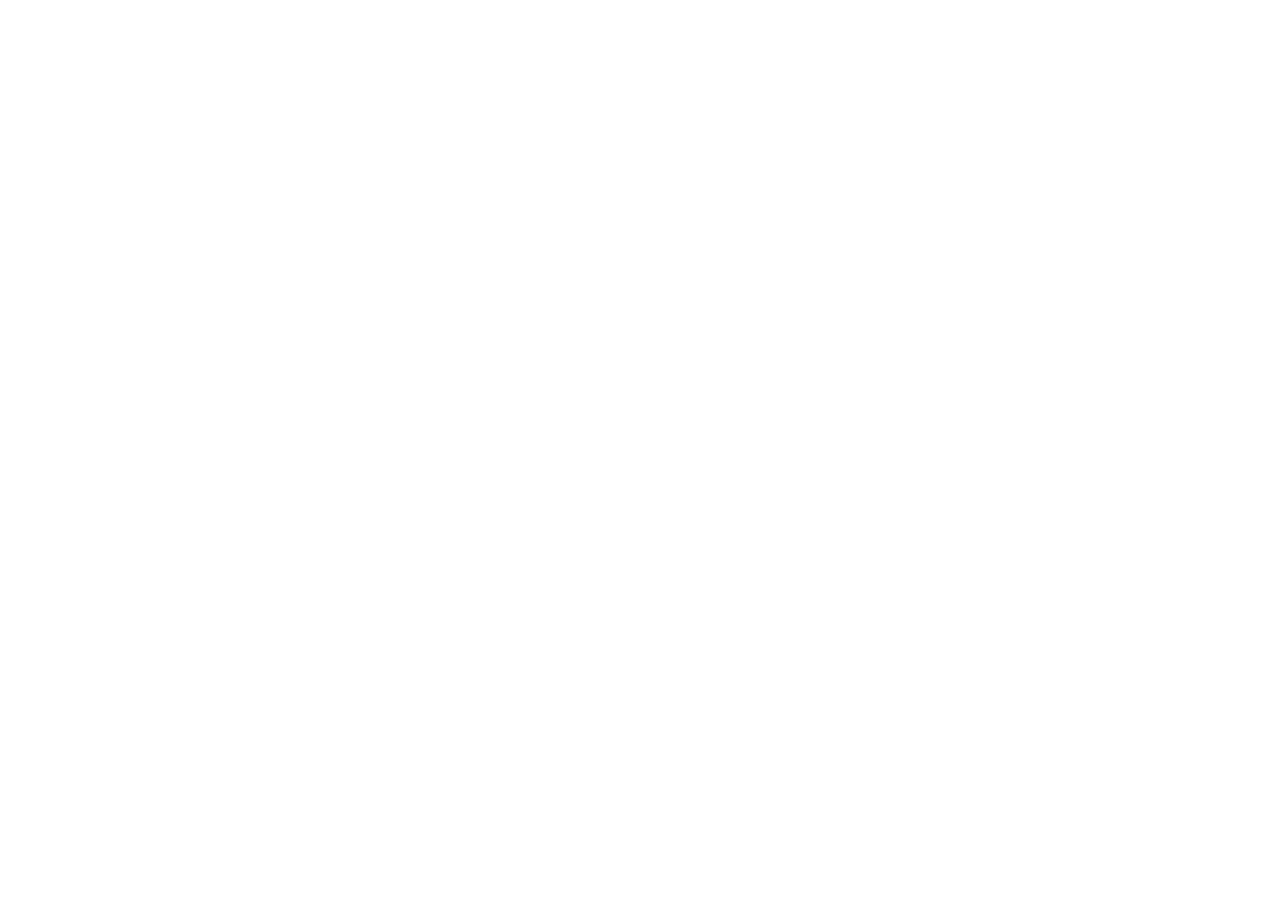
==== simulation/index.html @ b4bf663c "https://virtual-labs.github.io/exp-hemagglutination-inhibition-iitg click on the link to test your c" ====
<!DOCTYPE html>
<html>
<head>
	<!-- Add CSS at the head of HTML file -->
    <link rel="stylesheet" href="./css/main.css">
</head>
<body>
		<!-- Your code goes here-->

	<!-- Add JS at the bottom of HTML file --> 
        <script src="./js/main.js"></script>
<script src="../assets/js/iframeResize.js"></script>
        
        </body>
</html>
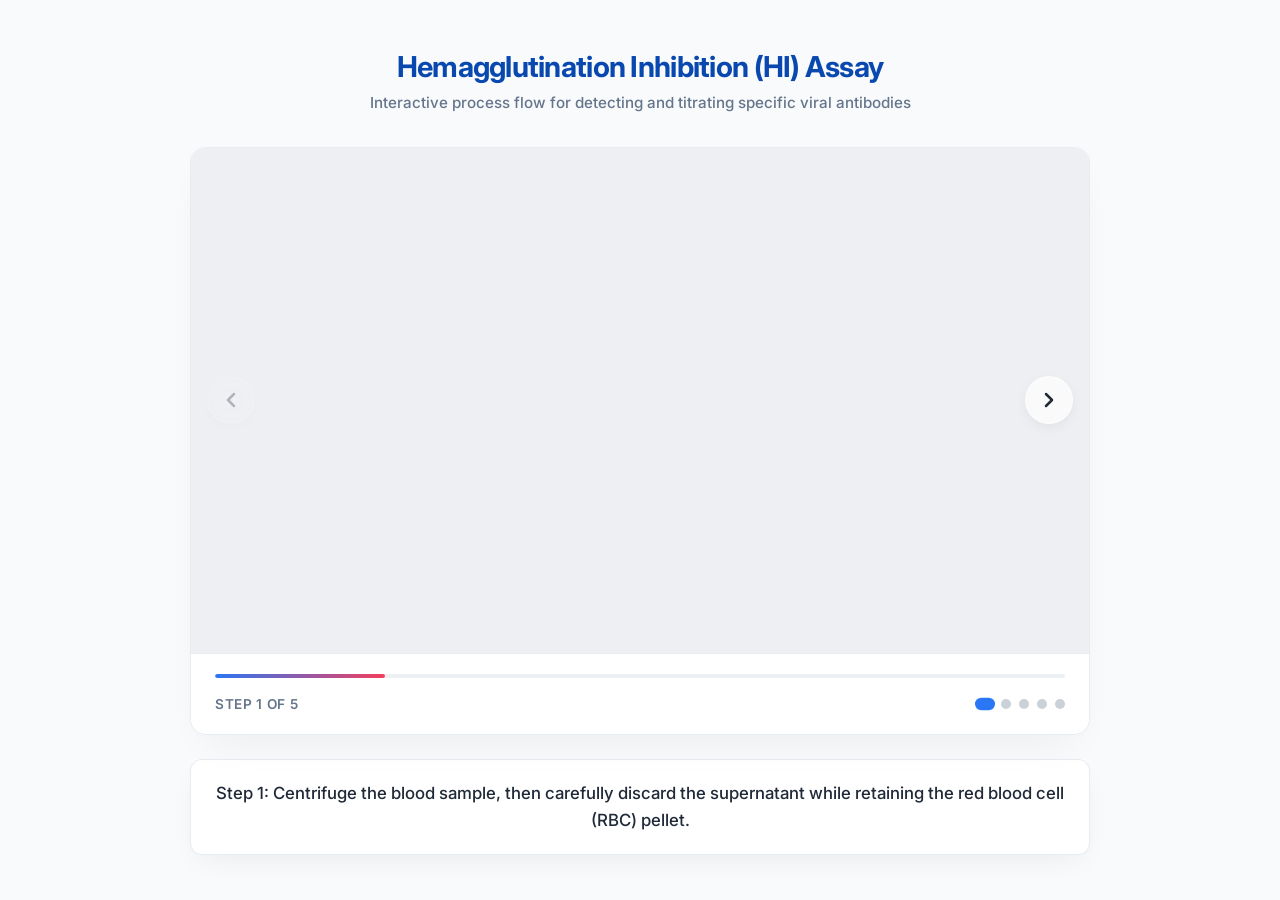
==== commit 4a9972b3: "https://virtual-labs.github.io/exp-hemagglutination-inhibition-iitg click on the link to test your c" ====
--- a/simulation/index.html
+++ b/simulation/index.html
@@ -1,14 +1,58 @@
 <!DOCTYPE html>
-<html>
+<html lang="en">
 <head>
-	<!-- Add CSS at the head of HTML file -->
+    <meta charset="UTF-8">
+    <meta name="viewport" content="width=device-width, initial-scale=1.0">
+    <title>Hemagglutination Inhibition (HI) Assay Simulation</title>
+    <!-- Premium Google Font -->
+    <link href="https://fonts.googleapis.com/css2?family=Inter:wght@400;500;600;700&display=swap" rel="stylesheet">
     <link rel="stylesheet" href="./css/main.css">
 </head>
 <body>
-		<!-- Your code goes here-->
+    <div class="simulation-container">
+        <header class="sim-header">
+            <h2>Hemagglutination Inhibition (HI) Assay</h2>
+            <p>Interactive process flow for detecting and titrating specific viral antibodies</p>
+        </header>
 
-	<!-- Add JS at the bottom of HTML file --> 
-        <script src="./js/main.js"></script>
+        <div class="media-card">
+            <div class="media-wrapper">
+                <!-- Media Elements (Video only since we have all step videos) -->
+                <video id="sliderVideo" class="slider-media" controls muted>
+                    Your browser does not support the video tag.
+                </video>
+
+                <!-- Navigation Overlay Controls -->
+                <button id="prevBtn" class="nav-btn prev" aria-label="Previous step">
+                    <svg width="24" height="24" viewBox="0 0 24 24" fill="none" stroke="currentColor" stroke-width="2.5" stroke-linecap="round" stroke-linejoin="round"><polyline points="15 18 9 12 15 6"></polyline></svg>
+                </button>
+                <button id="nextBtn" class="nav-btn next" aria-label="Next step">
+                    <svg width="24" height="24" viewBox="0 0 24 24" fill="none" stroke="currentColor" stroke-width="2.5" stroke-linecap="round" stroke-linejoin="round"><polyline points="9 18 15 12 9 6"></polyline></svg>
+                </button>
+            </div>
+
+            <!-- Footer Controls & Progress -->
+            <div class="media-footer">
+                <div class="progress-bar-container">
+                    <div id="progressBar" class="progress-bar"></div>
+                </div>
+                <div class="footer-row">
+                    <span id="stepCounter" class="step-counter">Step 1 of 4</span>
+                    <div id="indicators" class="slider-indicators"></div>
+                </div>
+            </div>
+        </div>
+
+        <div class="caption-card">
+            <div id="slideCaption" class="slide-caption">
+                <!-- Caption injected via JS -->
+            </div>
+        </div>
+    </div>
+
+    <!-- Scripts -->
+    <script src="./js/main.js"></script>
+    <script src="../assets/js/iframeResize.js"></script>
 <script src="../assets/js/iframeResize.js"></script>
         
         </body>
--- a/simulation/css/main.css
+++ b/simulation/css/main.css
@@ -0,0 +1,262 @@
+/* Design System Tokens */
+:root {
+    --primary: hsl(217, 91%, 56%);
+    --primary-hover: hsl(217, 91%, 46%);
+    --accent: rgb(244, 63, 94);
+    --bg-surface: rgba(255, 255, 255, 0.85);
+    --bg-canvas: hsl(210, 40%, 98%);
+    --text-main: hsl(215, 28%, 17%);
+    --text-muted: hsl(215, 16%, 47%);
+    --border-glass: rgba(226, 232, 240, 0.8);
+    --shadow-soft: 0 10px 30px -10px rgba(0, 0, 0, 0.08);
+    --shadow-card: 0 20px 40px -15px rgba(0, 0, 0, 0.06);
+    --radius-lg: 16px;
+    --radius-md: 12px;
+    --transition-smooth: all 0.3s cubic-bezier(0.4, 0, 0.2, 1);
+}
+
+/* Reset and Base Styles */
+* {
+    box-sizing: border-box;
+    margin: 0;
+    padding: 0;
+}
+
+body {
+    font-family: 'Inter', -apple-system, BlinkMacSystemFont, "Segoe UI", Roboto, sans-serif;
+    background-color: var(--bg-canvas);
+    color: var(--text-main);
+    line-height: 1.5;
+    padding: 1.5rem;
+    display: flex;
+    justify-content: center;
+    align-items: center;
+    min-height: 100vh;
+}
+
+/* Main Container */
+.simulation-container {
+    max-width: 900px;
+    width: 100%;
+    display: flex;
+    flex-direction: column;
+    gap: 1.5rem;
+}
+
+/* Header */
+.sim-header {
+    text-align: center;
+    margin-bottom: 0.5rem;
+}
+
+.sim-header h2 {
+    font-size: 1.8rem;
+    font-weight: 700;
+    color: hsl(217, 91%, 36%);
+    letter-spacing: -0.025em;
+    margin-bottom: 0.25rem;
+}
+
+.sim-header p {
+    color: var(--text-muted);
+    font-size: 0.95rem;
+    font-weight: 500;
+}
+
+/* Media Card (The Main Container) */
+.media-card {
+    background: var(--bg-surface);
+    backdrop-filter: blur(16px);
+    -webkit-backdrop-filter: blur(16px);
+    border: 1px solid var(--border-glass);
+    border-radius: var(--radius-lg);
+    box-shadow: var(--shadow-card);
+    overflow: hidden;
+    display: flex;
+    flex-direction: column;
+}
+
+/* Aspect-Ratio Wrapper */
+.media-wrapper {
+    position: relative;
+    width: 100%;
+    aspect-ratio: 16 / 9;
+    background-color: hsl(220, 14%, 94%);
+    display: flex;
+    justify-content: center;
+    align-items: center;
+    overflow: hidden;
+}
+
+/* Media Elements */
+.slider-media {
+    width: 100%;
+    height: 100%;
+    object-fit: contain;
+    transition: opacity 0.4s ease-in-out, transform 0.4s ease-in-out;
+}
+
+.slider-media.fade-out {
+    opacity: 0;
+    transform: scale(0.98);
+}
+
+/* Glassmorphism Navigation Controls */
+.nav-btn {
+    position: absolute;
+    top: 50%;
+    transform: translateY(-50%);
+    width: 48px;
+    height: 48px;
+    border-radius: 50%;
+    border: 1px solid rgba(255, 255, 255, 0.4);
+    background: rgba(255, 255, 255, 0.7);
+    backdrop-filter: blur(8px);
+    -webkit-backdrop-filter: blur(8px);
+    color: var(--text-main);
+    cursor: pointer;
+    display: flex;
+    justify-content: center;
+    align-items: center;
+    box-shadow: 0 4px 12px rgba(0, 0, 0, 0.05);
+    transition: var(--transition-smooth);
+    z-index: 10;
+}
+
+.nav-btn:hover:not(:disabled) {
+    background: white;
+    color: var(--primary);
+    box-shadow: 0 8px 20px rgba(0, 0, 0, 0.1);
+    transform: translateY(-50%) scale(1.05);
+}
+
+.nav-btn:active:not(:disabled) {
+    transform: translateY(-50%) scale(0.95);
+}
+
+.nav-btn:disabled {
+    opacity: 0.3;
+    cursor: not-allowed;
+    background: rgba(255, 255, 255, 0.3);
+}
+
+.nav-btn.prev {
+    left: 16px;
+}
+
+.nav-btn.next {
+    right: 16px;
+}
+
+.nav-btn svg {
+    transition: transform 0.2s ease;
+}
+
+.nav-btn.prev:hover svg {
+    transform: translateX(-2px);
+}
+
+.nav-btn.next:hover svg {
+    transform: translateX(2px);
+}
+
+/* Footer & Progress Info */
+.media-footer {
+    padding: 1.25rem 1.5rem;
+    background: white;
+    display: flex;
+    flex-direction: column;
+    gap: 1rem;
+    border-top: 1px solid var(--border-glass);
+}
+
+/* Progress Bar */
+.progress-bar-container {
+    width: 100%;
+    height: 4px;
+    background: hsl(210, 20%, 94%);
+    border-radius: 2px;
+    overflow: hidden;
+}
+
+.progress-bar {
+    height: 100%;
+    width: 25%;
+    background: linear-gradient(90deg, var(--primary), var(--accent));
+    border-radius: 2px;
+    transition: width 0.4s cubic-bezier(0.4, 0, 0.2, 1);
+}
+
+.footer-row {
+    display: flex;
+    justify-content: space-between;
+    align-items: center;
+}
+
+.step-counter {
+    font-size: 0.85rem;
+    font-weight: 600;
+    color: var(--text-muted);
+    text-transform: uppercase;
+    letter-spacing: 0.05em;
+}
+
+/* Dot Indicators */
+.slider-indicators {
+    display: flex;
+    gap: 8px;
+}
+
+.dot {
+    width: 10px;
+    height: 10px;
+    border-radius: 50%;
+    background: hsl(210, 16%, 82%);
+    cursor: pointer;
+    transition: var(--transition-smooth);
+}
+
+.dot:hover {
+    background: var(--primary);
+    transform: scale(1.1);
+}
+
+.dot.active {
+    background: var(--primary);
+    transform: scale(1.25);
+    width: 16px;
+    border-radius: 5px;
+}
+
+/* Caption Card */
+.caption-card {
+    background: white;
+    border: 1px solid var(--border-glass);
+    border-radius: var(--radius-md);
+    box-shadow: var(--shadow-soft);
+    padding: 1.25rem 1.5rem;
+    min-height: 80px;
+    display: flex;
+    align-items: center;
+    justify-content: center;
+}
+
+.slide-caption {
+    font-size: 1.05rem;
+    font-weight: 500;
+    color: var(--text-main);
+    text-align: center;
+    line-height: 1.6;
+    animation: textFadeIn 0.4s ease forwards;
+}
+
+@keyframes textFadeIn {
+    from {
+        opacity: 0;
+        transform: translateY(4px);
+    }
+    to {
+        opacity: 1;
+        transform: translateY(0);
+    }
+}
